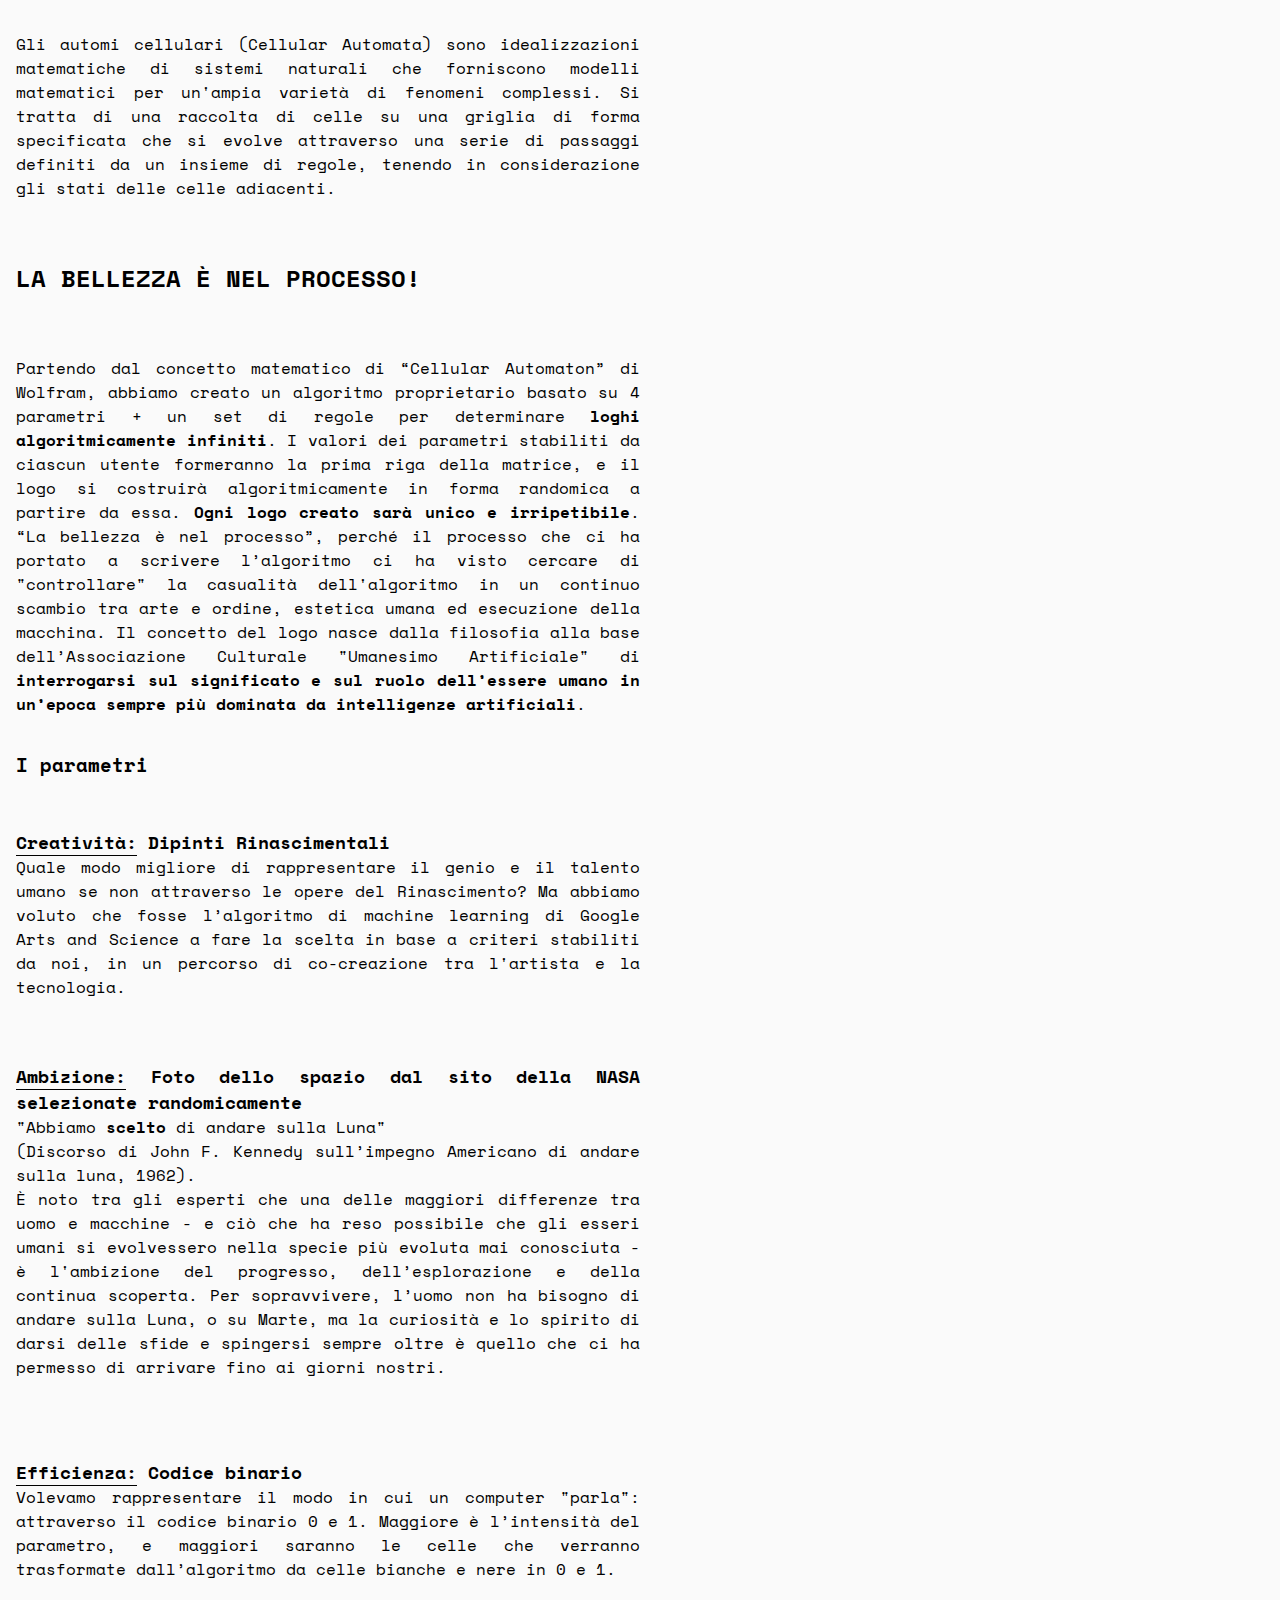
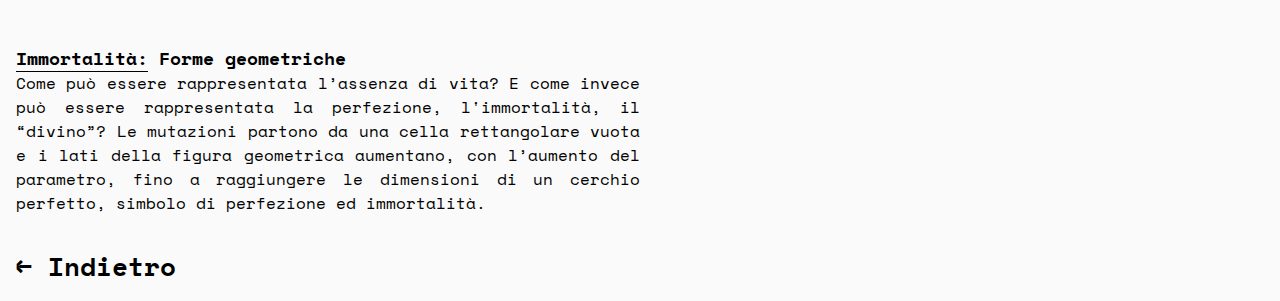
==== about.html @ b11592e9 "before new page" ====
<html>
<head>
	<meta charset="UTF-8">
	<meta http-equiv="Content-Type" content="text/html; charset=UTF-8">
	<link rel="Shortcut Icon" href="img/favicon.ico">
	<meta name="viewport" content="user-scalable=no, width=device-width, initial-scale=1, maximum-scale=1">
	<meta name="keywords" content="">
	<meta name="author" content="Luca Ucciero">
	<title>Umanesimo Artificiale</title>

	<!--Meta social -->
	<meta property="og:title" content="Umanesimo Artificiale">
	<meta property="og:type" content="website">
	<meta property="og:url" content="http://www.umanesimoartificiale.xyz">
	<meta property="og:image" content="">
	<meta property="og:image:width" content="600">
	<meta property="og:image:height" content="314">

	<meta property="og:url" content="http://www.umanesimoartificiale.xyz">
	<meta property="og:description" content="Associazione culturale Umanesimo Artificiale">
	<meta name="keywords" content="arte, umanesimo, intelligenza artificiale, festival, creative coding, Fano">
	<meta name="author" content="Luca Ucciero">
	<link href="https://fonts.googleapis.com/css?family=Space+Mono:400,700" rel="stylesheet">
	<link href="style.css" rel="stylesheet">
	<link href="style-responsive.css" rel="stylesheet">
</head>
<body>
<div id="landing">
	<div id="content">
		<div id="main-container" class="process">
		<a href="index.html">
		</a>
		<p>
			Gli automi cellulari (Cellular Automata) sono idealizzazioni matematiche di sistemi naturali che forniscono modelli matematici per un'ampia varietà di fenomeni complessi.
			Si tratta di una raccolta di celle su una griglia di forma specificata che si evolve attraverso una serie di passaggi definiti da un insieme di regole, tenendo in considerazione gli stati delle celle adiacenti.
		</p>
		</br>
		<h2>
			LA BELLEZZA È NEL PROCESSO!
		</h2>
		</br>
		<p>
		Partendo dal concetto matematico di “Cellular Automaton” di Wolfram, abbiamo creato un algoritmo proprietario basato su 4 parametri + un set di regole per determinare <strong>loghi algoritmicamente infiniti</strong>.
		I valori dei parametri stabiliti da ciascun utente formeranno la prima riga della matrice, e il logo si costruirà algoritmicamente in forma randomica a partire da essa. <strong>Ogni logo creato sarà unico e irripetibile</strong>.
		“La bellezza è nel processo”, perché il processo che ci ha portato a scrivere l’algoritmo ci ha visto cercare di "controllare" la casualità dell'algoritmo in un continuo scambio tra arte e ordine, estetica umana ed esecuzione della macchina.
		Il concetto del logo nasce dalla filosofia alla base dell’Associazione Culturale "Umanesimo Artificiale" di <strong>interrogarsi sul significato e sul ruolo dell’essere umano in un’epoca sempre più dominata da intelligenze artificiali</strong>.
		</p>
		<h3>
			I parametri
		</h3>
		<p>
			<h4 class="param"><span>Creatività:</span> Dipinti Rinascimentali</h4>
			Quale modo migliore di rappresentare il genio e il
			talento umano se non attraverso le opere del Rinascimento?
			Ma abbiamo voluto che fosse l’algoritmo di machine learning di Google Arts and Science a fare la scelta in base a criteri stabiliti da noi, in un percorso di co-creazione tra l'artista e la tecnologia.
		</p>
		<p>
			<h4 class="param"><span>Ambizione:</span> Foto dello spazio dal sito della NASA selezionate randomicamente</h4>
			<p style="margin-top:0px">"Abbiamo <b>scelto</b> di andare sulla Luna"</br>
			(Discorso di John F. Kennedy sull’impegno Americano di andare sulla luna, 1962).</br>
			È noto tra gli esperti che una delle maggiori differenze tra uomo e macchine - e ciò che ha reso possibile che gli esseri umani si evolvessero nella specie più evoluta mai conosciuta - è l'ambizione del progresso, dell’esplorazione e della continua scoperta.
			Per sopravvivere, l’uomo non ha bisogno di andare sulla Luna, o su Marte, ma la curiosità e lo spirito di darsi delle sfide e spingersi sempre oltre è quello che ci ha permesso di arrivare fino ai giorni nostri.
			</p>
		</p>
		<p>
			<h4 class="param"><span>Efficienza:</span> Codice binario</h4>
			Volevamo rappresentare il modo in cui un computer "parla": attraverso il codice binario 0 e 1.
			Maggiore è l’intensità del parametro, e maggiori saranno le celle che verranno trasformate dall’algoritmo da celle bianche e nere in 0 e 1.
		</p>
		<p>
			<h4 class="param"><span>Immortalità:</span> Forme geometriche</h4>
			Come può essere rappresentata l’assenza di vita? E come invece può essere rappresentata la perfezione, l'immortalità, il “divino”?
			Le mutazioni partono da una cella rettangolare vuota e i lati della figura geometrica aumentano, con l’aumento del parametro, fino a raggiungere le dimensioni di un cerchio perfetto, simbolo di perfezione ed immortalità.
		</p>
		<a href="index.html">
			<span id="back">
				← Indietro
			</span>
		</a>
		</div>
	</div>
</div>
</body>
</html>
---- style.css ----
/*typography*/
body {
  font-family: 'Space Mono', sans-serif;
  height: 100%;
  font-size: 16px;
  background-color: #fafafa;
}

p.ques {
  margin: 0;
  padding: 0;
  font-size: 56px;
  letter-spacing: -0.016em;
  line-height: 120%;
  text-align: center;

}

#quest-container .hint {
  text-align: center;
}

#down-arrow {
  box-sizing: border-box;
  font-size: 80px;
  text-align: center;
  line-height: 72px;
}

.slider-label {
  font-size: 24px;
}

h4 {
  padding: 0;
  margin: 0;
  font-weight: normal;
}

h3 {
  font-weight: 21px;
}

h4.param > span {
  border-bottom: 1px solid black;
}

h4.param {
  font-size: 18px;
  font-weight: bold;
}

span#back {
  font-size: 26px;
  font-weight: bold;
}

a, a:visited, a:hover {
  text-decoration: none;
  color: black;
}

a.styled, a.styled:visited {
  color: black;
  border-bottom: 1px solid black;
}

a.styled:hover {
  background-color: black;
  color: #64FFDA;
}





/*layout*/

html, body {
  margin: 0;
  padding: 0;
}

body {
  width: 100%;
}

/*land div*/

#landing {
  width: calc(100% - 32px);
  display: flex;
  flex-wrap: wrap;
  justify-content: space-between;
  /*border: 1px solid black;*/
  padding: 16px;
}

#content {
  display: flex;
  flex-direction: row;
  flex-wrap: wrap;
  justify-content: flex-start;
}


#main-container {
  width: 50%;
  /*border: 1px solid red;*/
  display: flex;
  flex-direction: column;
  justify-content: space-between;
}

#main-container.process {
  text-align: justify;
}





#sketch-container {
    position: fixed;
    width: 50%;
    left: 50%;
    height: 95vh;
    display: flex;
    flex-direction: column;
    justify-content: center;
    align-content: center;
    z-index: 998;
}

/*#sketch-container child*/

#sketch-holder {
  width: calc(82% - 32px);
  margin-top: 0%;
  display: flex;
  align-self: center;
  justify-content: center;
  align-content: center;
  
  /*border: 2px pink solid;*/
}

/*#main-container child*/

#quest-container {
  display: flex;
  flex-direction: column;
  justify-content: center;
  width: 100%;
  height: 100vh;
  min-height: 16.66%;
  margin-top: 0%;
}

.scroll {
  margin-top: 48px;
  display: flex;
  flex-direction: column;
  justify-content: flex-end;
}


/*controls*/
#slider-container {
  width: 100%;
  display: flex;
  justify-content: flex-start;
}

#parameters {
  display: flex;
  flex-direction: column;
  flex-wrap: nowrap;
  justify-content: space-between;
}
#slider-container div {
  width: 100%;
}

.slider {
  display: flex;
  flex-direction: row;
  justify-content: flex-start;
  flex-wrap: wrap;
  align-content: center;
  padding: 16px 0px 16px 0px;

}


.slider-label {
  width: 36.33%;
  text-transform: uppercase;
}

input[type=range] {
  margin-top: 16px;
}

#controls {
  width: 100%;
  align-self: flex-end;
  display: flex;
  flex-wrap: wrap;
  margin-bottom: 32px;
}


#controls > div.slider.vertical{
  flex-direction: column;
  width: 37.33% !important;
  flex-wrap: nowrap;
}

.inputs-holder {
  width: 61.66%;
  display: flex;
  flex-direction: column;
  justify-content: center;
  align-content: center;
}

.slider.vertical span:nth-child(3) {
  align-self: flex-end;
}

.slider.vertical  .slider-label {
  text-align: center;
  width: 100px;
}

.vertical--range-container {
  height: 100px;
}

#save {
  font-family: inherit;
  height: 56px;
  width: 75%;
  margin-top: 48px;
  border: 2px solid black;
  border-bottom: 4px solid black;
  background-color: #fafafa;
  color: black;
  padding: 8px;
  font-size: 16px;
  text-transform: uppercase;
}

input[type=text], textarea {
  border-radius: 0;
  padding: 0;
  padding-top: 16px;
  border-width: 0px solid black;
  border-style: solid;
  border-width: 2px;
  border: 0px;
  border-bottom: 2px solid black;
  -webkit-appearance: none;
  background-color: #fafafa;
  max-width: 75%;
}

input[type=text], textarea {
  font-family : inherit;
  font-size   : 36px;
}

input[type=text]::-webkit-input-placeholder { /* Chrome/Opera/Safari */
font-size: 16px;
}
input[type=text]::-moz-placeholder { /* Firefox 19+ */
  font-size: 16px;
}
input[type=text]:-ms-input-placeholder { /* IE 10+ */
  font-size: 16px;
}
input[type=text]:-moz-placeholder { /* Firefox 18- */
  font-size: 16px;
}

/*nav*/
#nav {
  width: 100%;
  height: 10vh;
  display: flex;
  flex-direction: row;
  justify-content: space-between;
  align-items: baseline;
  font-size: 18px;
  height: 48px;
  max-height: 48px;
  border-top: 1px solid black;
  margin-top: 16px;
}

#nav div {
  width: 25%;
}

#nav div:nth-of-type(1){
  width: 50%;
}

#ass-name {
  background-color: black;
  color: white;
  text-transform: uppercase;
}

#logo-name{
  position: relative;
  margin-left: 32px;
  z-index: 999;
}

#contact {
  display: flex;
  position: relative;
  flex-direction: column;
  align-items: baseline;
  z-index: 999;
}

#social-row {
  display: flex;
  flex-direction: row;
  align-items: baseline;
  justify-content: flex-start;
}

.social {
  width: 24px;
  height: 24px;
  padding-top: 4px;
  padding-right: 8px;
}

/*interaction*/
input:focus, button:focus {
    outline:none;
}

#save {
  transition: all 0.1s ease-in;
  z-index: 999;
  cursor: pointer;
}

#save:hover {
  background-color: #555555;
  color: white;
  border-color: black;
}

#save:active {
  border-bottom: 0px solid black;
  border-top: 4px solid black !important;
}

/*CSS animation*/

.supermario {
	animation-duration: 3s;
	animation-name: supermario;
	animation-iteration-count: infinite;
  -webkit-animation-fill-mode: forwards;
}

.ghost {
  animation-duration: 0.5s;
  animation-name: ghost;
  -webkit-animation-fill-mode: forwards;
}

@keyframes supermario {
  from {
    transform: translate(0,0);
  }

  50% {
    transform: translate(0,36px);
  }

  to {
    transform: translate(0,0);
  }
}

@keyframes ghost {
  from {
    opacity: 1;
  }

   to {
    opacity: 0;
  }
}
---- style-responsive.css ----
@media screen and (max-width: 1440px) {

  p.ques {
    font-size: 56px;
    line-height: 64px;
  }

  #sketch-holder {
    width: calc(82% - 32px);
    /*border: 2px pink solid;*/
  }

  #down-arrow {
    font-size: 64px;
    line-height: 56px;
  }

  .slider-label {
    font-size: 26px;
  }

  .slider-label {
    width: 35%;
  }

  .slider {
    padding: 8px 0px 8px 0px;
  }

  .vertical--range-container {
    height: 90px;
  }

  input[type=range].vertical {
      width: 122px;
  }

  #controls > div.slider.vertical {
    flex-wrap: nowrap;
  }

  #save {
    margin-top: 32px;
  }

  input[type="range"].vertical {
    -webkit-transform: rotate(90deg) translate(22px,19px);
    -moz-transform: rotate(90deg) translate(22px,19px);
    -o-transform: rotate(90deg) translate(22px,19px);
    -ms-transform: rotate(90deg) translate(22px,19px);
    transform: rotate(90deg) translate(22px,19px);
  }

}

@media screen and (max-width: 1200px) {

  p.ques {
    font-size: 44px;
    line-height: 48px;
  }

  #down-arrow {
    font-size: 64px;
    line-height: 56px;
  }

  .slider-label {
    font-size: 22px;
  }

  .slider-label {
    width: 35%;
  }

  .slider {
    padding: 8px 0px 8px 0px;
  }

  .vertical--range-container {
    height: 90px;
  }

  input[type=range].vertical {
      width: 122px;
  }

  #controls > div.slider.vertical {
    flex-wrap: nowrap;
  }

  #save {
    margin-top: 32px;
  }

  input[type="range"].vertical {
    -webkit-transform: rotate(90deg) translate(22px,19px);
    -moz-transform: rotate(90deg) translate(22px,19px);
    -o-transform: rotate(90deg) translate(22px,19px);
    -ms-transform: rotate(90deg) translate(22px,19px);
    transform: rotate(90deg) translate(22px,19px);
  }

  p.ques {
    font-size: 46px;
    line-height: 50px;
  }
  input[type=text]::-webkit-input-placeholder { /* Chrome/Opera/Safari */
  font-size: 12px;
  }
  input[type=text]::-moz-placeholder { /* Firefox 19+ */
    font-size: 12px;
  }
  input[type=text]:-ms-input-placeholder { /* IE 10+ */
    font-size: 12px;
  }
  input[type=text]:-moz-placeholder { /* Firefox 18- */
    font-size: 12px;
  }

  #nav {
    font-size: 12px;
  }

}

@media screen and (max-width: 1100px) {

  p.ques {
    font-size: 32px;
    line-height: 38px;
  }
  #sketch-holder {
    width: calc(82% - 32px);
    align-self: center;
  }
}

/*narrow screen*/

@media screen and (min-width: 1440px) and (min-height: 500px) and (max-height: 850px) {
  #sketch-holder {
    width: calc(100vh - 32px - 120px);
    /*border: 2px pink solid;*/
  }
}

@media screen and (min-width: 1200px) and (min-height: 400px) and (max-height: 680px) {
  #sketch-holder {
    width: calc(100vh - 32px - 90px);
    /*border: 2px pink solid;*/
  }
}

/*mobile*/

@media screen and (max-width: 991px)  {
  #landing {
    width: auto;
    padding: 32px;
  }

  #content {
    width: 100%;
    display: flex;
    flex-direction: column;
    flex-wrap: nowrap;
    justify-content: flex-start;
  }

  #main-container {
    width: 100%;
    display: flex;
    flex-direction: column;
    justify-content: flex-start;
    height: auto;
    order: 2;
  }
  /*will be overidden I know it's poor but i need to not be wrong*/
  #sketch-container {
    width: 50%;
    height: 95vh;
    /*border: 1px solid green;*/
    display: flex;
    flex-direction: column;
    justify-content: center;
  }
  /*will be overidden I know it's poor but i need to not be wrong*/
  #sketch-holder {
    position: fixed;
    width: calc(82% - 32px);
    margin-top: 0%;
    align-self: center;
    /*border: 2px pink solid;*/
  }
  /*Good ones*/
  #sketch-container {
    display: flex;
    position: fixed;
    top: 0;
    left: 0;
    width: 100%;
    order: 1;
    height: 50vh;
    justify-content: center;
    background-color: #fafafa;
    z-index: 1000;
    position: fixed;
    transition: all 0.2s ease-in;
    background-color: #fafafa;
  }

  #nav {
    order: 3;
  }

  #sketch-holder {
    width: 75%;
    align-self: center;
    top:16px;
    align-content: flex-start;
    transition: all 0.2s ease-in;
}

#quest-container {
  height: 54vh;
  margin-top: 46vh;
}

  p.ques {
    padding-top: 8px;
    font-size: 26px;
    line-height: 30px;
    text-align: center;
  }

  .scroll {
    margin-top: 8px;
  }

  #down-arrow {
    box-sizing: border-box;
    font-size: 48px;
    text-align: center;
    line-height: 56px;
  }


  #slider-container{
    flex-direction: column;
  }

  #slider-container div {
    width: 100%;
  }

  #parameters {
    display: flex;
    flex-direction: row;
    flex-wrap: wrap;
  }

  #parameters > .slider {
    width: 50%;
    box-sizing: border-box;
  }

  .slider {
    padding-top: 8px;
    padding-bottom: 8px;
  }

  .slider-label {
    font-size: 14px;
  }

  #parameters > .slider:nth-of-type(1) {
    order: 1;
    padding-right: 16px;
  }
  #parameters > .slider:nth-of-type(2) {
    order: 3;
    padding-right: 16px;
  }
  #parameters > .slider:nth-of-type(3) {
    order: 2;
    padding-left: 16px;
  }
  #parameters > .slider:nth-of-type(4) {
    order: 4;
    padding-left: 16px;
  }

  #parameters > .slider:nth-of-type(3) > span, #parameters > .slider:nth-of-type(4) > span {
    align-self: flex-end;
  }



  .vertical {
    display: flex;
    flex-direction: row;
    flex-wrap: wrap;
  }

  .vertical  div {
    width: 100%;
  }

  .vertical > div:nth-of-type(1) {
    width: 50% !important;
    order: 1;
  }

  .vertical > div:nth-of-type(2) {
    order: 3;
  }

  .vertical > div:nth-of-type(3) {
    width: 50% !important;
    order: 2;
    text-align: right;
  }

  .vertical--range-container {
    height: auto;
  }

  #controls > div.slider.vertical {
    flex-direction: row;
    width: 100% !important;
    flex-wrap: wrap;
  }

  #controls >div:nth-of-type(1) {
    width: calc(50% + 32px);
  }

  #controls > div.slider.vertical .slider-label {
    margin: 0;
    width: 100%;
    text-align: left;
  }
  #controls > div.slider.vertical > div:nth-of-type(3) .slider-label {
    text-align: right;
  }

  #controls {
    margin-bottom: 80px;
  }


  .inputs-holder {
    width: 100%;
    flex-direction: row;
    flex-wrap: wrap;
    align-content: flex-end;
  }

  .inputs-holder > div {
    width: 50%;
    display:flex;
    align-content: flex-end;
  }

  #save {
    box-sizing: border-box;
    height: 48px;
    width: calc(100% - 32px);
    margin-left: 16px;
  }

  .hint {
    display: none;
  }

  input[type=text], textarea {
    max-width: calc(100% - 16px);
    padding-top: 16px;
  }

  input[type=text]::-webkit-input-placeholder { /* Chrome/Opera/Safari */
  font-size: 12px;
  }
  input[type=text]::-moz-placeholder { /* Firefox 19+ */
    font-size: 12px;
  }
  input[type=text]:-ms-input-placeholder { /* IE 10+ */
    font-size: 12px;
  }
  input[type=text]:-moz-placeholder { /* Firefox 18- */
    font-size: 12px;
  }

  #nav {
    flex-wrap: wrap;
    font-size: 12px;
    margin-bottom: 48px;
  }

  #nav > div:nth-of-type(1){
    width: calc(50%);
    box-sizing: border-box;
    padding-right: 8px;
  }

  #nav h4 {
    font-size: 10px;
  }

  #nav strong {
    font-size: 12px;
  }

  #nav div#contact {
    width: 100%;
    margin-top: 8px;
  }

  #nav div#contact > div#social-row {
    width: 100%;
    padding-bottom: 4px;
  }

  #logo-name {
    width: calc(50%) !important;
    margin-left: 0 !important;
    box-sizing: border-box;
    padding-left: 16px;
  }
  /*range slider*/
  :root {
    --main-dimension: 16px;
  }
  input[type=range]::-webkit-slider-thumb {
    margin-top: -7px; /* You need to specify a margin in Chrome, but in Firefox and IE it is automatic */
  }
  input[type=range].vertical {
      width: 100%;
      -webkit-transform: rotate(0deg);
      -moz-transform: rotate(0deg);
      -o-transform: rotate(0deg);
      -ms-transform: rotate(0deg);
      transform: rotate(0deg);
  }

  input[type="range"] {
    width: 100% !important;
    margin-left: 0;
    margin-right: 0;
  }
}

@media screen and (max-width: 360px) {
  #landing {
    width: auto;
    padding: 24px;
  }
}

@media screen and (max-width: 350px) {
  #save {
    font-size: 12px;
  }

  #landing {
    width: auto;
    padding: 16px;
  }
}
  @media screen and (max-width: 320px) {
    p.ques {
      font-size: 22px;
      line-height: 26px;
    }

    #quest-container {
      height: 60vh;
      margin-top: 40vh;
    }
}
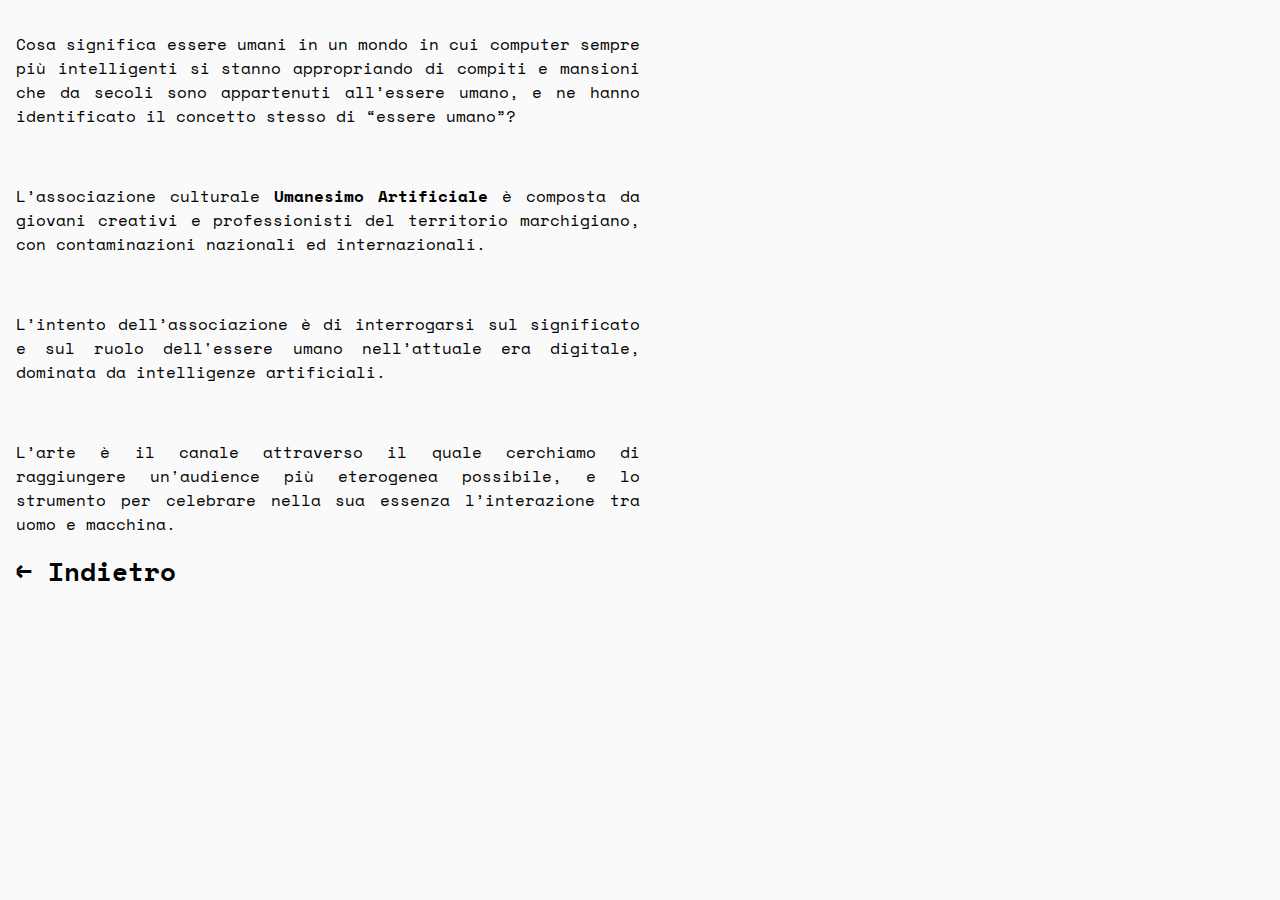
==== commit 8eb6d8db: "link about" ====
--- a/about.html
+++ b/about.html
@@ -31,46 +31,24 @@
 		<a href="index.html">
 		</a>
 		<p>
-			Gli automi cellulari (Cellular Automata) sono idealizzazioni matematiche di sistemi naturali che forniscono modelli matematici per un'ampia varietà di fenomeni complessi.
-			Si tratta di una raccolta di celle su una griglia di forma specificata che si evolve attraverso una serie di passaggi definiti da un insieme di regole, tenendo in considerazione gli stati delle celle adiacenti.
+      Cosa significa essere umani in un mondo in cui computer sempre più intelligenti
+      si stanno appropriando di compiti e mansioni che da secoli sono appartenuti all’essere umano,
+      e ne hanno identificato il concetto stesso di “essere umano”?
 		</p>
 		</br>
-		<h2>
-			LA BELLEZZA È NEL PROCESSO!
-		</h2>
-		</br>
 		<p>
-		Partendo dal concetto matematico di “Cellular Automaton” di Wolfram, abbiamo creato un algoritmo proprietario basato su 4 parametri + un set di regole per determinare <strong>loghi algoritmicamente infiniti</strong>.
-		I valori dei parametri stabiliti da ciascun utente formeranno la prima riga della matrice, e il logo si costruirà algoritmicamente in forma randomica a partire da essa. <strong>Ogni logo creato sarà unico e irripetibile</strong>.
-		“La bellezza è nel processo”, perché il processo che ci ha portato a scrivere l’algoritmo ci ha visto cercare di "controllare" la casualità dell'algoritmo in un continuo scambio tra arte e ordine, estetica umana ed esecuzione della macchina.
-		Il concetto del logo nasce dalla filosofia alla base dell’Associazione Culturale "Umanesimo Artificiale" di <strong>interrogarsi sul significato e sul ruolo dell’essere umano in un’epoca sempre più dominata da intelligenze artificiali</strong>.
-		</p>
-		<h3>
-			I parametri
-		</h3>
+      L’associazione culturale <strong>Umanesimo Artificiale</strong> è composta da giovani creativi e professionisti
+      del territorio marchigiano, con contaminazioni nazionali ed internazionali.
+    </p>
+    </br>
 		<p>
-			<h4 class="param"><span>Creatività:</span> Dipinti Rinascimentali</h4>
-			Quale modo migliore di rappresentare il genio e il
-			talento umano se non attraverso le opere del Rinascimento?
-			Ma abbiamo voluto che fosse l’algoritmo di machine learning di Google Arts and Science a fare la scelta in base a criteri stabiliti da noi, in un percorso di co-creazione tra l'artista e la tecnologia.
-		</p>
+      L’intento dell’associazione è di interrogarsi sul significato e sul ruolo
+      dell'essere umano nell’attuale era digitale, dominata da intelligenze artificiali.
+    </p>
+    </br>
 		<p>
-			<h4 class="param"><span>Ambizione:</span> Foto dello spazio dal sito della NASA selezionate randomicamente</h4>
-			<p style="margin-top:0px">"Abbiamo <b>scelto</b> di andare sulla Luna"</br>
-			(Discorso di John F. Kennedy sull’impegno Americano di andare sulla luna, 1962).</br>
-			È noto tra gli esperti che una delle maggiori differenze tra uomo e macchine - e ciò che ha reso possibile che gli esseri umani si evolvessero nella specie più evoluta mai conosciuta - è l'ambizione del progresso, dell’esplorazione e della continua scoperta.
-			Per sopravvivere, l’uomo non ha bisogno di andare sulla Luna, o su Marte, ma la curiosità e lo spirito di darsi delle sfide e spingersi sempre oltre è quello che ci ha permesso di arrivare fino ai giorni nostri.
-			</p>
-		</p>
-		<p>
-			<h4 class="param"><span>Efficienza:</span> Codice binario</h4>
-			Volevamo rappresentare il modo in cui un computer "parla": attraverso il codice binario 0 e 1.
-			Maggiore è l’intensità del parametro, e maggiori saranno le celle che verranno trasformate dall’algoritmo da celle bianche e nere in 0 e 1.
-		</p>
-		<p>
-			<h4 class="param"><span>Immortalità:</span> Forme geometriche</h4>
-			Come può essere rappresentata l’assenza di vita? E come invece può essere rappresentata la perfezione, l'immortalità, il “divino”?
-			Le mutazioni partono da una cella rettangolare vuota e i lati della figura geometrica aumentano, con l’aumento del parametro, fino a raggiungere le dimensioni di un cerchio perfetto, simbolo di perfezione ed immortalità.
+      L’arte è il canale attraverso il quale cerchiamo di raggiungere
+      un'audience più eterogenea possibile, e lo strumento per celebrare nella sua essenza l’interazione tra uomo e macchina.
 		</p>
 		<a href="index.html">
 			<span id="back">
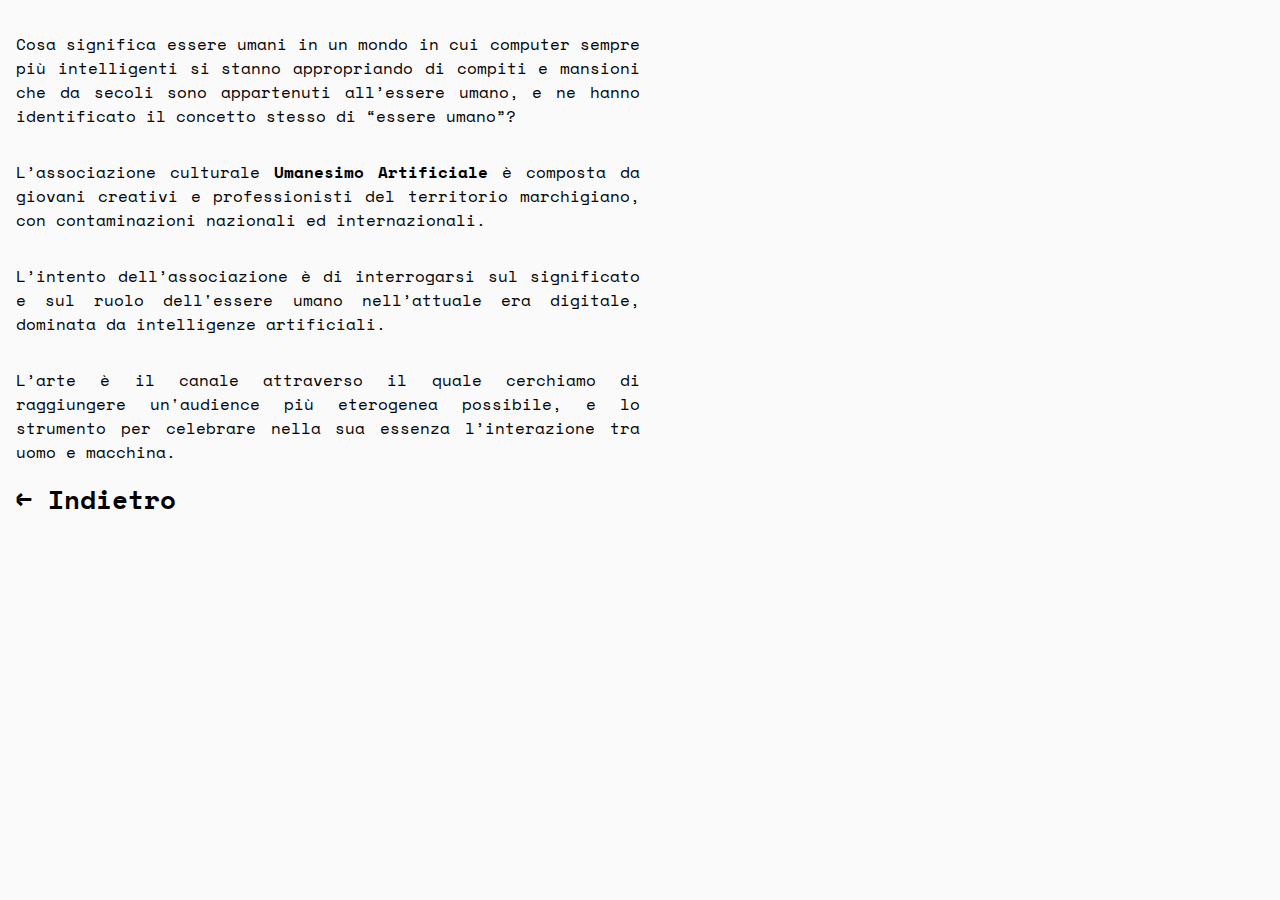
==== commit 6d2c3db5: "removed br about" ====
--- a/about.html
+++ b/about.html
@@ -35,17 +35,14 @@
       si stanno appropriando di compiti e mansioni che da secoli sono appartenuti all’essere umano,
       e ne hanno identificato il concetto stesso di “essere umano”?
 		</p>
-		</br>
 		<p>
       L’associazione culturale <strong>Umanesimo Artificiale</strong> è composta da giovani creativi e professionisti
       del territorio marchigiano, con contaminazioni nazionali ed internazionali.
     </p>
-    </br>
 		<p>
       L’intento dell’associazione è di interrogarsi sul significato e sul ruolo
       dell'essere umano nell’attuale era digitale, dominata da intelligenze artificiali.
     </p>
-    </br>
 		<p>
       L’arte è il canale attraverso il quale cerchiamo di raggiungere
       un'audience più eterogenea possibile, e lo strumento per celebrare nella sua essenza l’interazione tra uomo e macchina.
